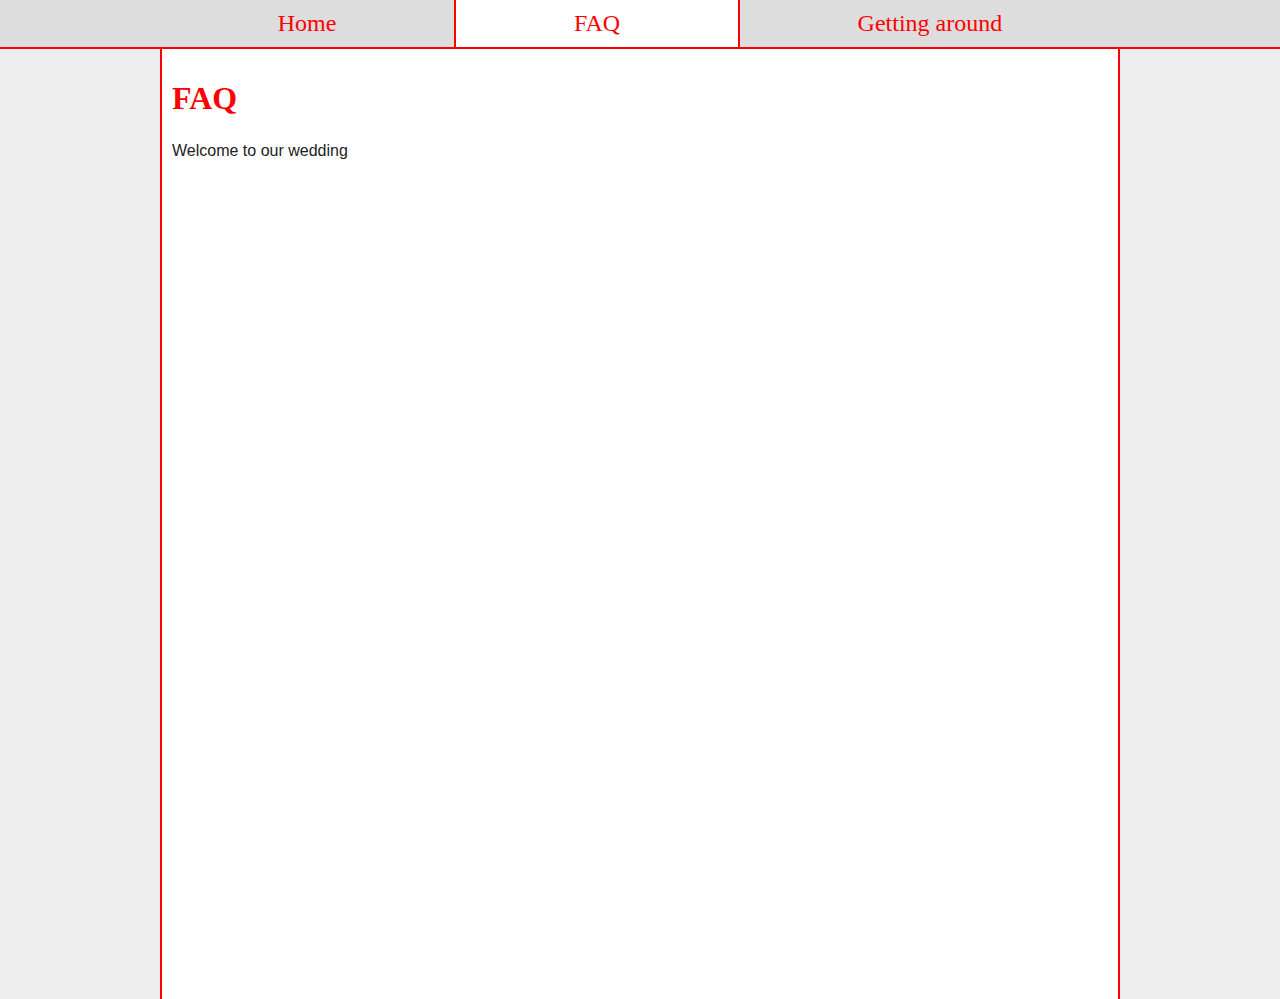
==== faq.html @ a6514ba7 "Site skeleton" ====
<!DOCTYPE html>
<html lang="en-nz">
<head>
	<meta name="viewport" content="width=device-width, initial-scale=1, maximum-scale=1">
	<meta charset="UTF-8">
	<title>FAQ - Craig &amp; Lily Wedding</title>
	<link rel="stylesheet" href="styles.css">
	<link rel="shortcut icon" type="image/x-icon" href="favicon.ico" />
</head>
<body>
<div class="navHolder">
	<nav>
		<a href="index.html">Home</a>
		<a class="selected" href="faq.html">FAQ</a>
		<a href="gettingAround.html">Getting around</a>
	</nav>
</div>
<main>
	<div class="pageWidth">
		<header>
			<h1>FAQ</h1>
		</header>
		<section>
			<p>Welcome to our wedding</p>
			
		</section>
		<div class="scrollOverflow"></div>
	</div>
</main>
</body>
</html>
---- styles.css ----
*{
	box-sizing: border-box !important;
}

body{
	padding: 0;
	margin: 0;
	min-height: 100vh;
	background-color: #eee;
	display: flex;
	flex-direction: column;
	font-family: Arial, Helvetica, sans-serif;
}

a{
	color: red;
}

a:hover{
	color: #b3fff0;
	text-shadow: 0 0 15px #ff662a;
}

main{
	flex-grow: 1;
}

main .pageWidth{
	position: relative;
}

main p {
	line-height: 1.5em;
}

h1, h2, h3, h3{
	color: red;
    font-family: cursive;
}

.navHolder{
	width: 100%;
	background-color: #ddd;
	border-bottom: 2px solid red;
}

nav{
	max-width: 960px;
	margin: 0 auto;
	display: flex;
	justify-content: space-around;
}

nav a{
	padding: 10px;
	font-size: 1.5rem;
	flex-grow: 1;
	text-align: center;
	text-decoration: none;
    font-family: cursive;
}

nav a.selected{
	border-left: 2px solid red;
	border-right: 2px solid red;
	background-color: #fff;
}


nav a:hover{
	text-decoration: none;
	background-color: red;
	color: white;
}

button{
	margin: 5px 0;
	padding: 10px;
	border: 2px outset red;
	color: red;
	background-color: black;
	border-radius: 0.5em;
	cursor: pointer;
}

button:hover{
	background-color: red;
	color: black;
}

button:disabled{
	color: grey;
	border-color: grey;
	cursor: not-allowed;
}

button:disabled:hover{
	background-color: white;
}

li{
	margin-bottom: 1em;
}

.pageWidth{
	max-width: 960px;
	margin: 0 auto;
	padding: 10px;
	background-color: #fff;
	min-height: 100%;
	color: #222;
    border-left: 2px solid red;
    border-right: 2px solid red;
}

.scrollOverflow{
	width: 100%;
	height: 90vh;
	position: relative;
}

.fullwidth{
	width: 100%;
}


@media screen and (max-width: 600px){
    nav{
        flex-direction: column;
    }
    nav a{
        flex-grow: 0;
    }
    
}
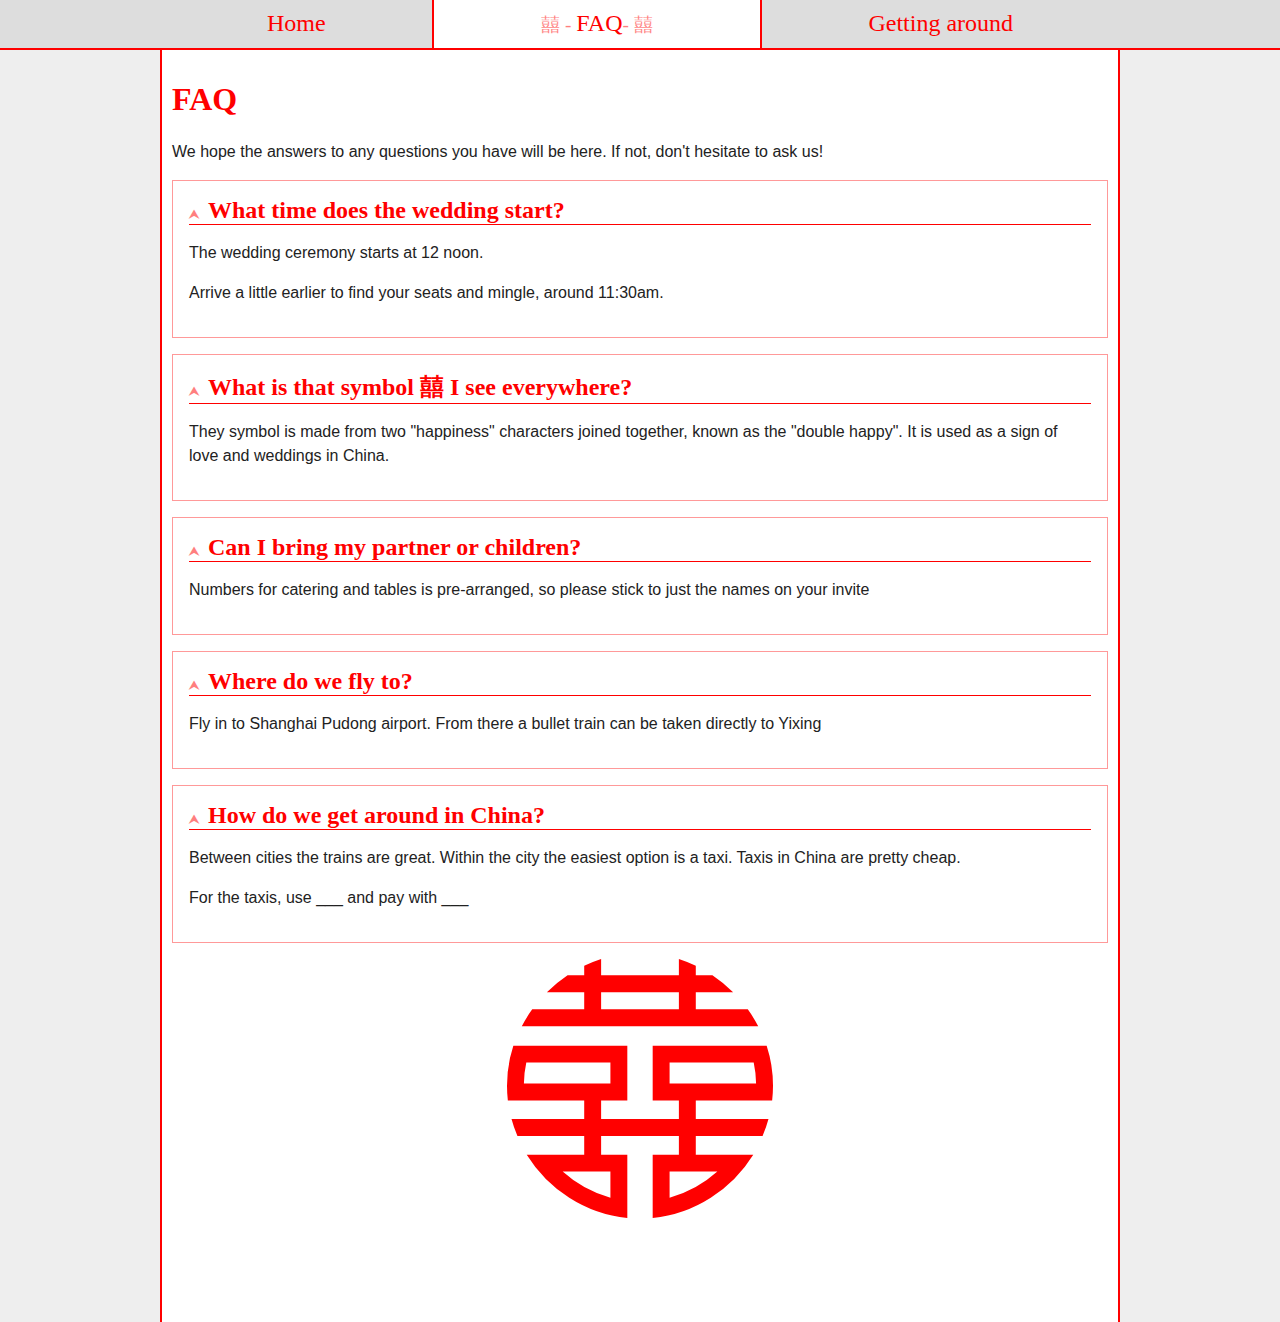
==== commit d6370537: "Content and styling updates" ====
--- a/faq.html
+++ b/faq.html
@@ -3,9 +3,11 @@
 <head>
 	<meta name="viewport" content="width=device-width, initial-scale=1, maximum-scale=1">
 	<meta charset="UTF-8">
-	<title>FAQ - Craig &amp; Lily Wedding</title>
+	<title>FAQ - Craig &amp; Lily Wedding 囍</title>
 	<link rel="stylesheet" href="styles.css">
+	<link rel="stylesheet" href="faqStyles.css">
 	<link rel="shortcut icon" type="image/x-icon" href="favicon.ico" />
+    <script src="faqScript.js"></script>
 </head>
 <body>
 <div class="navHolder">
@@ -21,9 +23,47 @@
 			<h1>FAQ</h1>
 		</header>
 		<section>
-			<p>Welcome to our wedding</p>
+			<p>We hope the answers to any questions you have will be here. If not, don't hesitate to ask us!</p>
+
+            <div class="faqBlock">
+                <div class="faq">
+                    <h2 class="faqQuestion">What time does the wedding start?</h2>
+                    <div class="faqAnswer">
+                        <p>The wedding ceremony starts at 12 noon.</p>
+                        <p>Arrive a little earlier to find your seats and mingle, around 11:30am.</p>
+                    </div>
+                </div>
+                <div class="faq">
+                    <h2 class="faqQuestion">What is that symbol 囍 I see everywhere?</h2>
+                    <div class="faqAnswer">
+                        <p>They symbol is made from two "happiness" characters joined together, known as the "double happy". It is used as a sign of love and weddings in China.</p>
+                    </div>
+                </div>
+                <div class="faq">
+                    <h2 class="faqQuestion">Can I bring my partner or children?</h2>
+                    <div class="faqAnswer">
+                        <p>Numbers for catering and tables is pre-arranged, so please stick to just the names on your invite</p>
+                    </div>
+                </div>
+                <div class="faq">
+                    <h2 class="faqQuestion">Where do we fly to?</h2>
+                    <div class="faqAnswer">
+                        <p>Fly in to Shanghai Pudong airport. From there a bullet train can be taken directly to Yixing</p>
+                    </div>
+                </div>
+                <div class="faq">
+                    <h2 class="faqQuestion">How do we get around in China?</h2>
+                    <div class="faqAnswer">
+                        <p>Between cities the trains are great. Within the city the easiest option is a taxi. Taxis in China are pretty cheap.</p>
+                        <p>For the taxis, use ___ and pay with ___ </p>
+                    </div>
+                </div>
+            </div>
 			
 		</section>
+        <div class="center">
+            <img src="images/WeddingSymbol.svg" alt="Craig &amp; Lily Wedding">
+        </div>
 		<div class="scrollOverflow"></div>
 	</div>
 </main>
--- a/styles.css
+++ b/styles.css
@@ -17,7 +17,7 @@
 }
 
 a:hover{
-	color: #b3fff0;
+	color: black;
 	text-shadow: 0 0 15px #ff662a;
 }
 
@@ -36,6 +36,11 @@
 h1, h2, h3, h3{
 	color: red;
     font-family: cursive;
+}
+
+h1.siteTitle{
+    text-align: center;
+    font-size: 3em;
 }
 
 .navHolder{
@@ -58,6 +63,19 @@
 	text-align: center;
 	text-decoration: none;
     font-family: cursive;
+}
+
+nav a.selected::before, nav a.selected::after{
+    opacity: 0.5;
+    font-size: 0.8em;
+}
+
+nav a.selected::before{
+    content: "囍 - ";
+}
+
+nav a.selected::after{
+    content: "- 囍";
 }
 
 nav a.selected{
@@ -115,7 +133,7 @@
 
 .scrollOverflow{
 	width: 100%;
-	height: 90vh;
+	height: 10vh;
 	position: relative;
 }
 
@@ -123,6 +141,27 @@
 	width: 100%;
 }
 
+.name{
+    color: black !important
+}
+
+div.center{
+    text-align: center;
+}
+
+
+.infoBlock {
+    border-bottom: 1px dashed red;
+}
+
+.infoBlock h2 {
+    margin-bottom: 0;
+}
+
+.infoBlock {
+    margin-bottom: 2em;
+}
+  
 
 @media screen and (max-width: 600px){
     nav{
@@ -132,4 +171,6 @@
         flex-grow: 0;
     }
     
-}+}
+
+
--- a/faqStyles.css
+++ b/faqStyles.css
@@ -0,0 +1,38 @@
+.faq {
+    border: 1px solid #f99;
+    padding: 1em;
+    margin-bottom: 1em;
+    display: block;
+}
+
+.faq .faqAnswer{
+    display: block;
+}
+
+.faq h2 {
+    cursor: pointer;
+    margin: 0;
+    border-bottom: 1px solid;
+}
+
+.faq.inactive{
+    background-color: #ddd;
+}
+
+.faq.inactive .faqAnswer{
+    display: none;
+}
+
+.faq h2::before, .faq.inactive h2::before {
+    opacity: .5;
+    font-size: .5em;
+    padding-right: .5em;
+}
+
+.faq h2::before{
+    content: "⮝ ";
+}
+
+.faq.inactive h2::before{
+    content: "⮟ ";
+}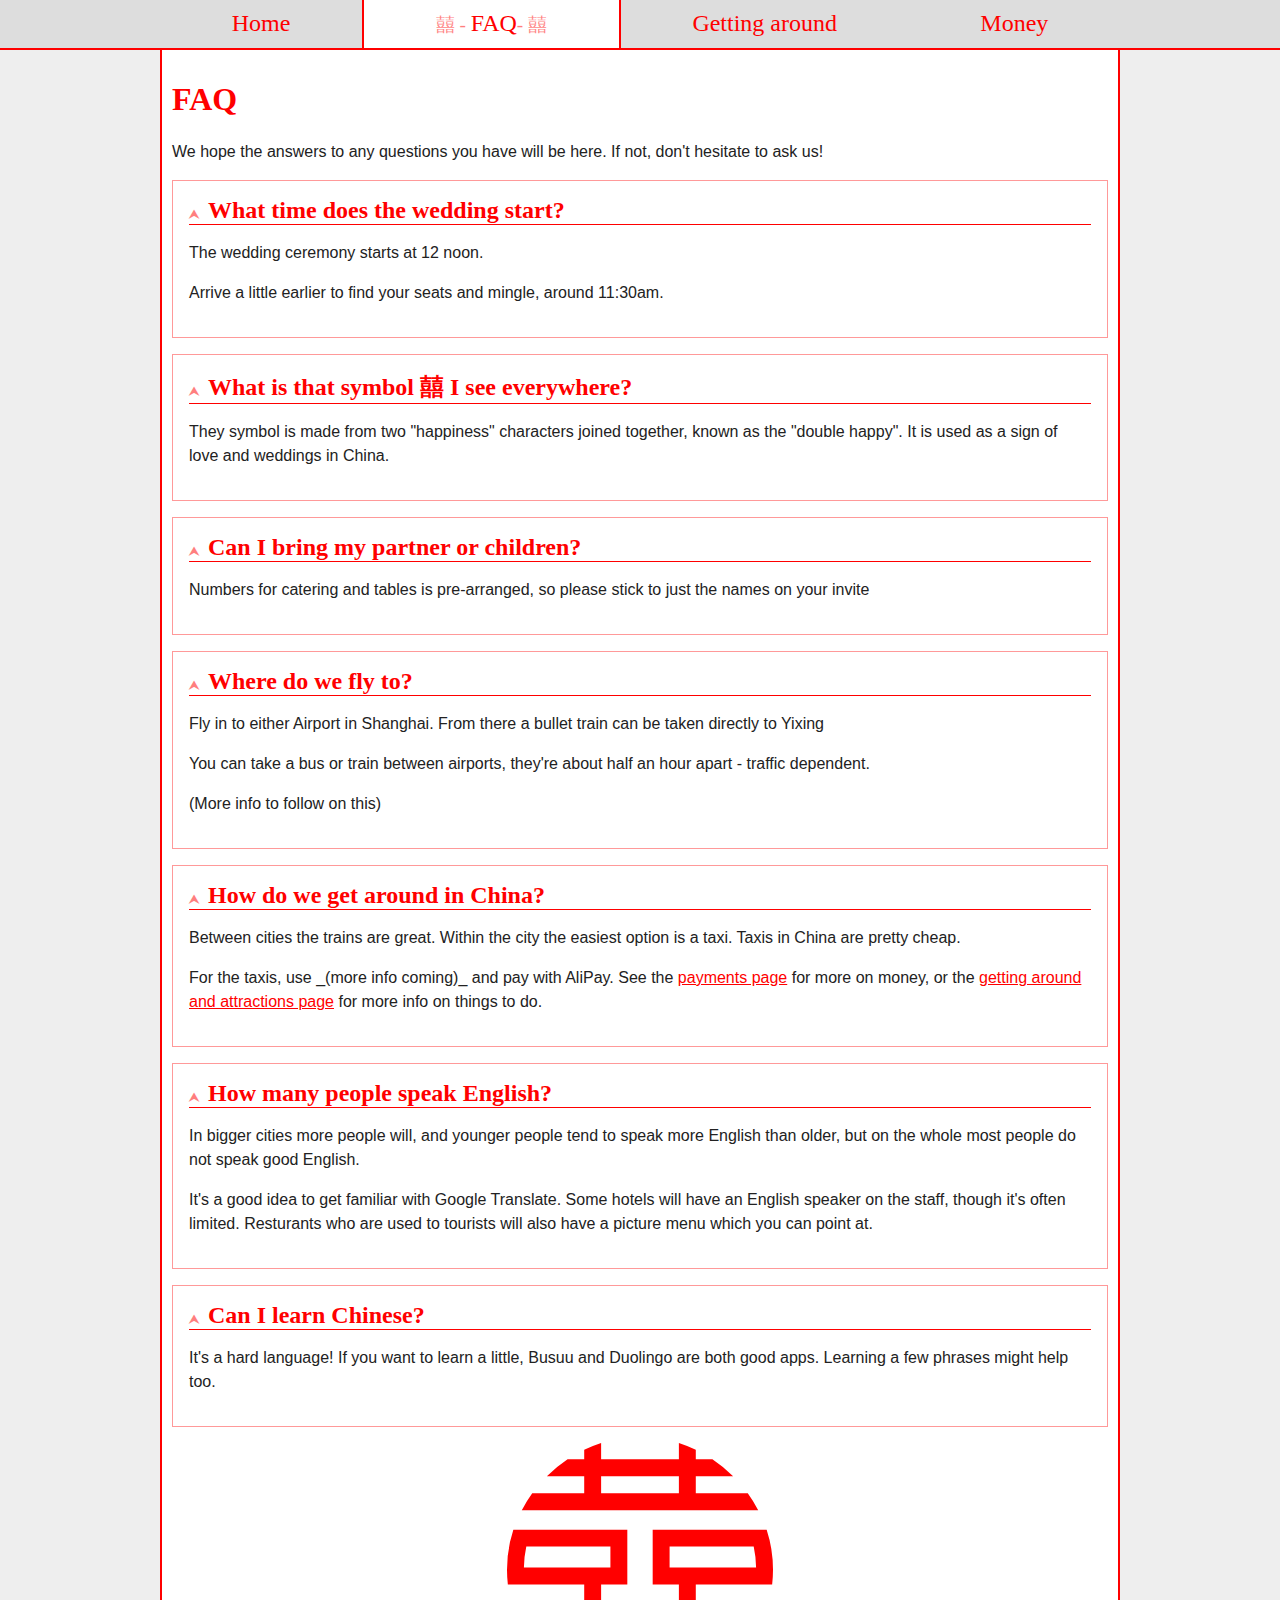
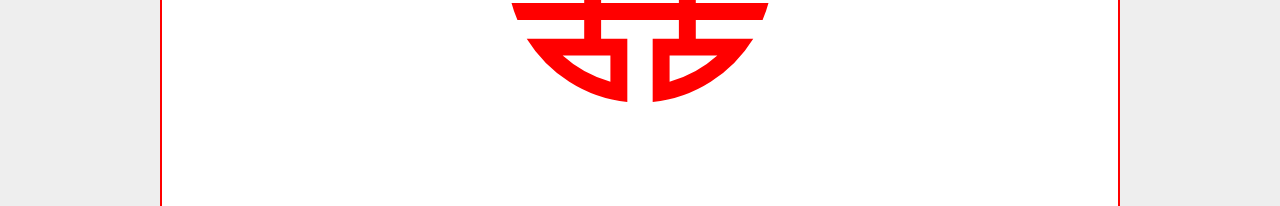
==== commit 2bc3fe19: "Attractions and more faqs" ====
--- a/faq.html
+++ b/faq.html
@@ -6,7 +6,7 @@
 	<title>FAQ - Craig &amp; Lily Wedding 囍</title>
 	<link rel="stylesheet" href="styles.css">
 	<link rel="stylesheet" href="faqStyles.css">
-	<link rel="shortcut icon" type="image/x-icon" href="favicon.ico" />
+	<link rel="shortcut icon" type="image/x-icon" href="images/WeddingSymbol.svg" />
     <script src="faqScript.js"></script>
 </head>
 <body>
@@ -15,6 +15,7 @@
 		<a href="index.html">Home</a>
 		<a class="selected" href="faq.html">FAQ</a>
 		<a href="gettingAround.html">Getting around</a>
+        <a href="payments.html">Money</a>
 	</nav>
 </div>
 <main>
@@ -48,14 +49,29 @@
                 <div class="faq">
                     <h2 class="faqQuestion">Where do we fly to?</h2>
                     <div class="faqAnswer">
-                        <p>Fly in to Shanghai Pudong airport. From there a bullet train can be taken directly to Yixing</p>
+                        <p>Fly in to either Airport in Shanghai. From there a bullet train can be taken directly to Yixing</p>
+                        <p>You can take a bus or train between airports, they're about half an hour apart - traffic dependent.</p>
+                        <p>(More info to follow on this)</p>
                     </div>
                 </div>
                 <div class="faq">
                     <h2 class="faqQuestion">How do we get around in China?</h2>
                     <div class="faqAnswer">
                         <p>Between cities the trains are great. Within the city the easiest option is a taxi. Taxis in China are pretty cheap.</p>
-                        <p>For the taxis, use ___ and pay with ___ </p>
+                        <p>For the taxis, use _(more info coming)_ and pay with AliPay. See the <a href="payments.html">payments page</a> for more on money, or the <a href="gettingAround.html">getting around and attractions page</a> for more info on things to do.</p>
+                    </div>
+                </div>
+                <div class="faq">
+                    <h2 class="faqQuestion">How many people speak English?</h2>
+                    <div class="faqAnswer">
+                        <p>In bigger cities more people will, and younger people tend to speak more English than older, but on the whole most people do not speak good English.</p>
+                        <p>It's a good idea to get familiar with Google Translate. Some hotels will have an English speaker on the staff, though it's often limited. Resturants who are used to tourists will also have a picture menu which you can point at.</p>
+                    </div>
+                </div>
+                <div class="faq">
+                    <h2 class="faqQuestion">Can I learn Chinese?</h2>
+                    <div class="faqAnswer">
+                        <p>It's a hard language! If you want to learn a little, Busuu and Duolingo are both good apps. Learning a few phrases might help too.</p>
                     </div>
                 </div>
             </div>
--- a/styles.css
+++ b/styles.css
@@ -161,7 +161,36 @@
 .infoBlock {
     margin-bottom: 2em;
 }
-  
+
+.imageGuide{
+	width: 100%;
+	max-width: 960px;
+	margin: 0 auto;
+}
+
+.attractionsGrid{
+	display: grid;
+	grid-template-columns: repeat(auto-fill, minmax(300px, 1fr));
+	grid-gap: 10px;
+}
+
+.attractionBlock{
+	padding: 10px;
+}
+
+.attractionBlock h3 {
+	margin-bottom: 0;
+}
+
+.attractionBlock img {
+	width: 100%;
+	height: auto;
+}
+
+.attractionBlock .caption{
+	font-style: italic;
+	opacity: 0.8;
+}
 
 @media screen and (max-width: 600px){
     nav{
@@ -171,6 +200,7 @@
         flex-grow: 0;
     }
     
-}
-
-
+
+}
+
+
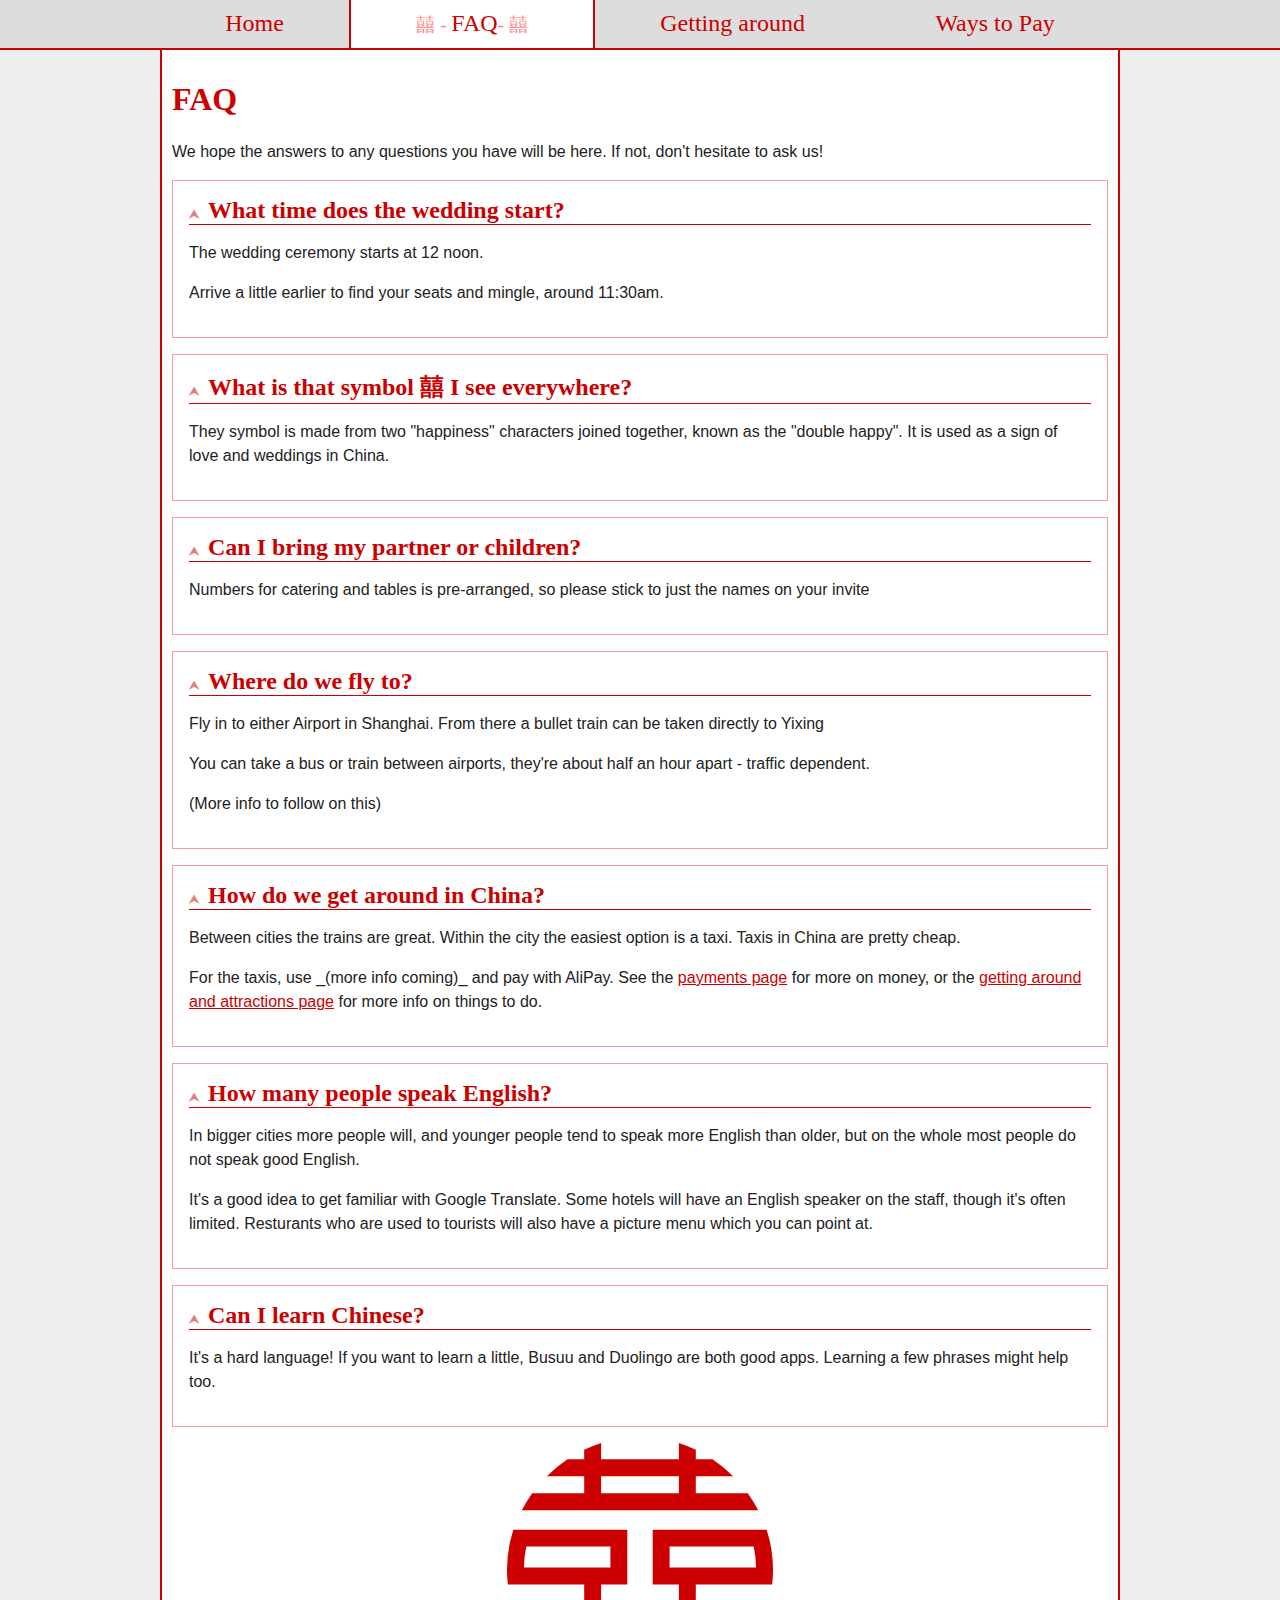
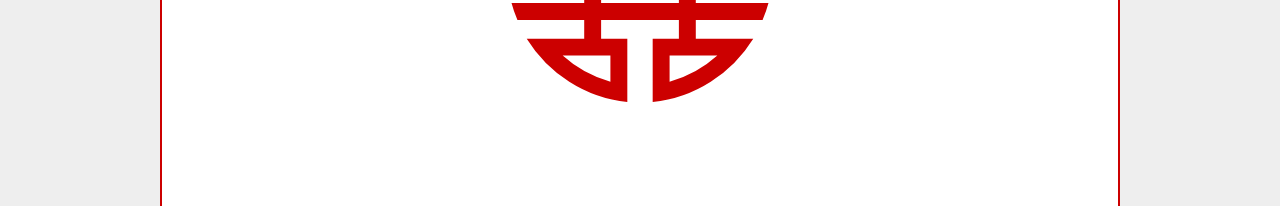
==== commit 594b7e7c: "Change money to ways to pay" ====
--- a/faq.html
+++ b/faq.html
@@ -15,7 +15,7 @@
 		<a href="index.html">Home</a>
 		<a class="selected" href="faq.html">FAQ</a>
 		<a href="gettingAround.html">Getting around</a>
-        <a href="payments.html">Money</a>
+        <a href="payments.html">Ways to Pay</a>
 	</nav>
 </div>
 <main>
--- a/styles.css
+++ b/styles.css
@@ -13,7 +13,7 @@
 }
 
 a{
-	color: red;
+	color: #c00;
 }
 
 a:hover{
@@ -33,8 +33,8 @@
 	line-height: 1.5em;
 }
 
-h1, h2, h3, h3{
-	color: red;
+h1, h2, h3, h4{
+	color: #c00;
     font-family: cursive;
 }
 
@@ -46,7 +46,7 @@
 .navHolder{
 	width: 100%;
 	background-color: #ddd;
-	border-bottom: 2px solid red;
+	border-bottom: 2px solid #c00;
 }
 
 nav{
@@ -68,6 +68,7 @@
 nav a.selected::before, nav a.selected::after{
     opacity: 0.5;
     font-size: 0.8em;
+	color: red;
 }
 
 nav a.selected::before{
@@ -79,30 +80,30 @@
 }
 
 nav a.selected{
-	border-left: 2px solid red;
-	border-right: 2px solid red;
+	border-left: 2px solid #c00;
+	border-right: 2px solid #c00;
 	background-color: #fff;
 }
 
 
 nav a:hover{
 	text-decoration: none;
-	background-color: red;
+	background-color: #c00;
 	color: white;
 }
 
 button{
 	margin: 5px 0;
 	padding: 10px;
-	border: 2px outset red;
-	color: red;
+	border: 2px outset #c00;
+	color: #c00;
 	background-color: black;
 	border-radius: 0.5em;
 	cursor: pointer;
 }
 
 button:hover{
-	background-color: red;
+	background-color: #c00;
 	color: black;
 }
 
@@ -127,8 +128,8 @@
 	background-color: #fff;
 	min-height: 100%;
 	color: #222;
-    border-left: 2px solid red;
-    border-right: 2px solid red;
+    border-left: 2px solid #c00;
+    border-right: 2px solid #c00;
 }
 
 .scrollOverflow{
@@ -151,7 +152,7 @@
 
 
 .infoBlock {
-    border-bottom: 1px dashed red;
+    border-bottom: 1px dashed #c00;
 }
 
 .infoBlock h2 {
@@ -199,8 +200,6 @@
     nav a{
         flex-grow: 0;
     }
-    
-
-}
-
-
+}
+
+
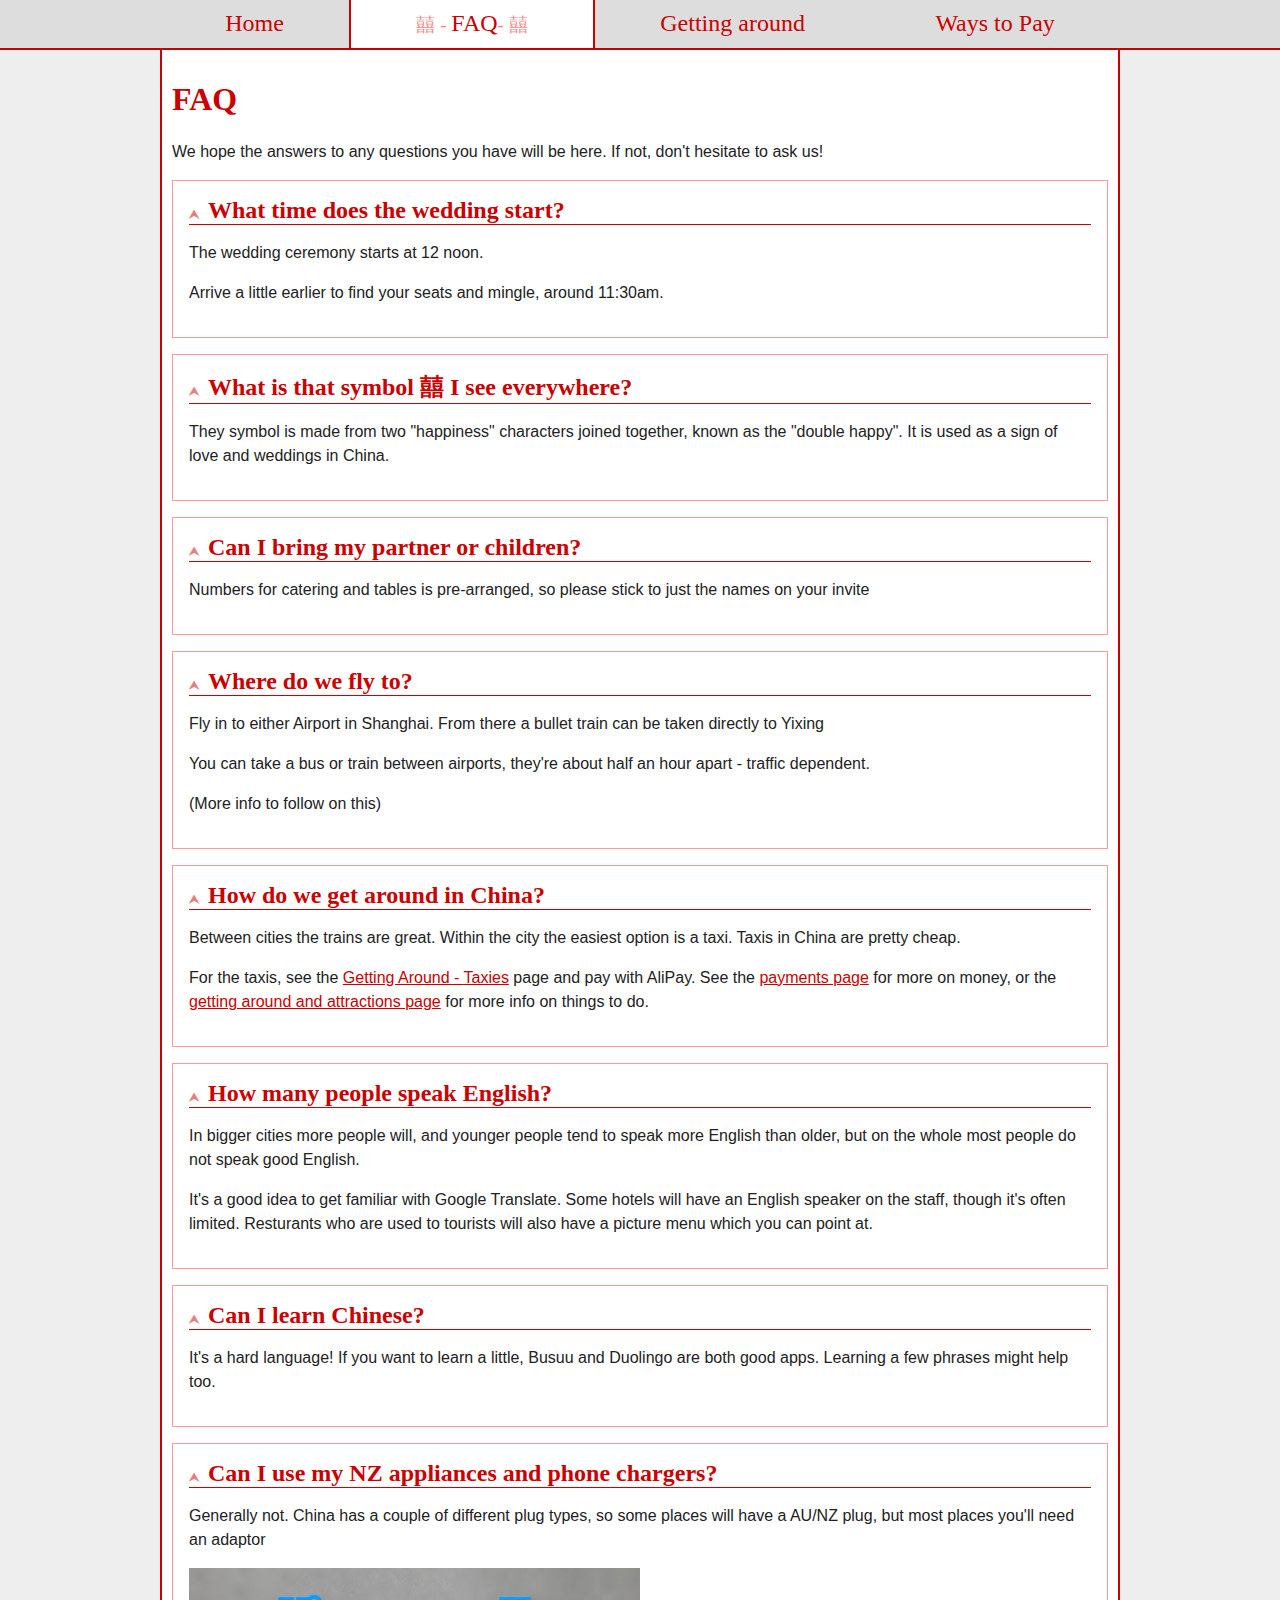
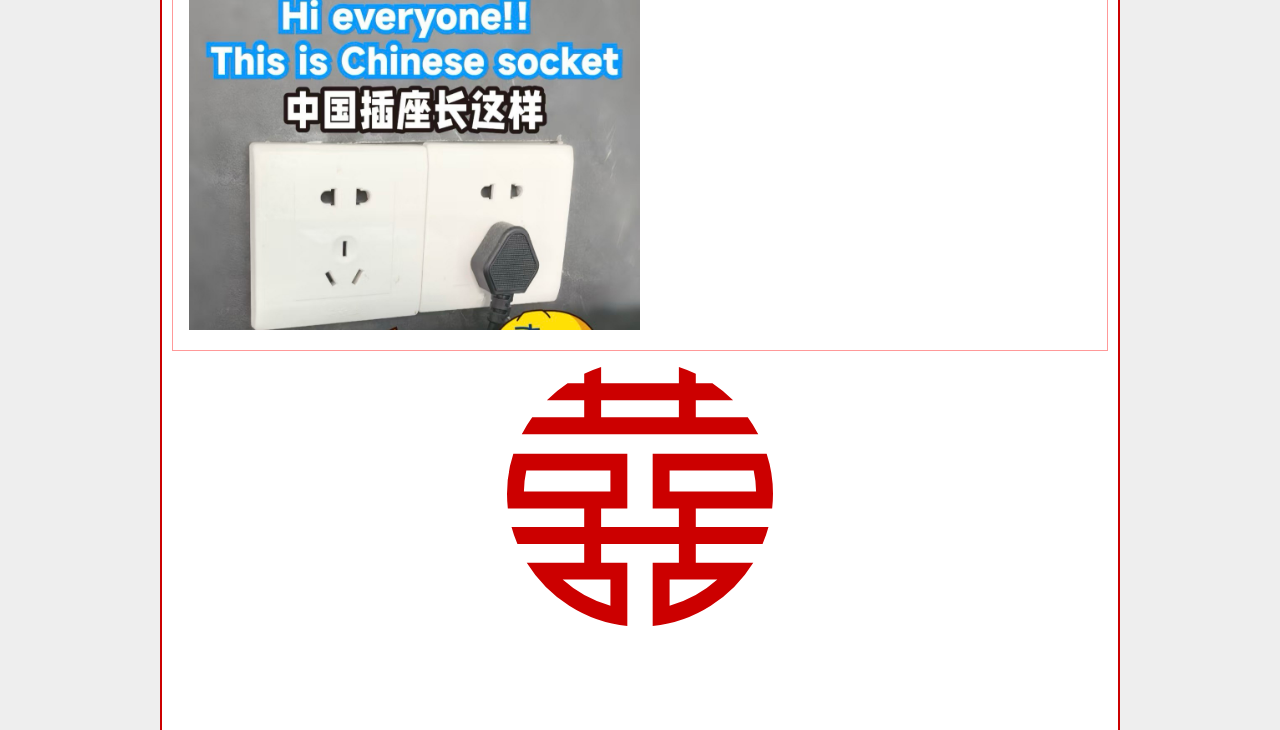
==== commit f71b1702: "Added train info and changelog" ====
--- a/faq.html
+++ b/faq.html
@@ -58,7 +58,7 @@
                     <h2 class="faqQuestion">How do we get around in China?</h2>
                     <div class="faqAnswer">
                         <p>Between cities the trains are great. Within the city the easiest option is a taxi. Taxis in China are pretty cheap.</p>
-                        <p>For the taxis, use _(more info coming)_ and pay with AliPay. See the <a href="payments.html">payments page</a> for more on money, or the <a href="gettingAround.html">getting around and attractions page</a> for more info on things to do.</p>
+                        <p>For the taxis, see the <a href="gettingAround.html#taxis">Getting Around - Taxies</a> page and pay with AliPay. See the <a href="payments.html">payments page</a> for more on money, or the <a href="gettingAround.html">getting around and attractions page</a> for more info on things to do.</p>
                     </div>
                 </div>
                 <div class="faq">
@@ -74,6 +74,13 @@
                         <p>It's a hard language! If you want to learn a little, Busuu and Duolingo are both good apps. Learning a few phrases might help too.</p>
                     </div>
                 </div>
+                <div class="faq">
+                    <h2 class="faqQuestion">Can I use my NZ appliances and phone chargers?</h2>
+                    <div class="faqAnswer">
+                        <p>Generally not. China has a couple of different plug types, so some places will have a AU/NZ plug, but most places you'll need an adaptor</p>
+                        <img class="screenshot" src="images/plug.jpg" alt="Chinese plug">
+                    </div>
+                </div>
             </div>
 			
 		</section>
--- a/styles.css
+++ b/styles.css
@@ -142,6 +142,10 @@
 	width: 100%;
 }
 
+.mapFrame{
+	max-width: 100%;
+}
+
 .name{
     color: black !important
 }
@@ -167,6 +171,11 @@
 	width: 100%;
 	max-width: 960px;
 	margin: 0 auto;
+}
+
+.screenshot{
+	max-width: 50%;
+	height: auto;
 }
 
 .attractionsGrid{
@@ -191,6 +200,11 @@
 .attractionBlock .caption{
 	font-style: italic;
 	opacity: 0.8;
+}
+
+.commitBlock {
+	border-bottom: 1px solid #c00;
+	border-top: 1px dashed #c00;
 }
 
 @media screen and (max-width: 600px){
@@ -200,6 +214,9 @@
     nav a{
         flex-grow: 0;
     }
-}
-
-
+	.screenshot{
+		max-width: 100%;
+	}
+}
+
+
